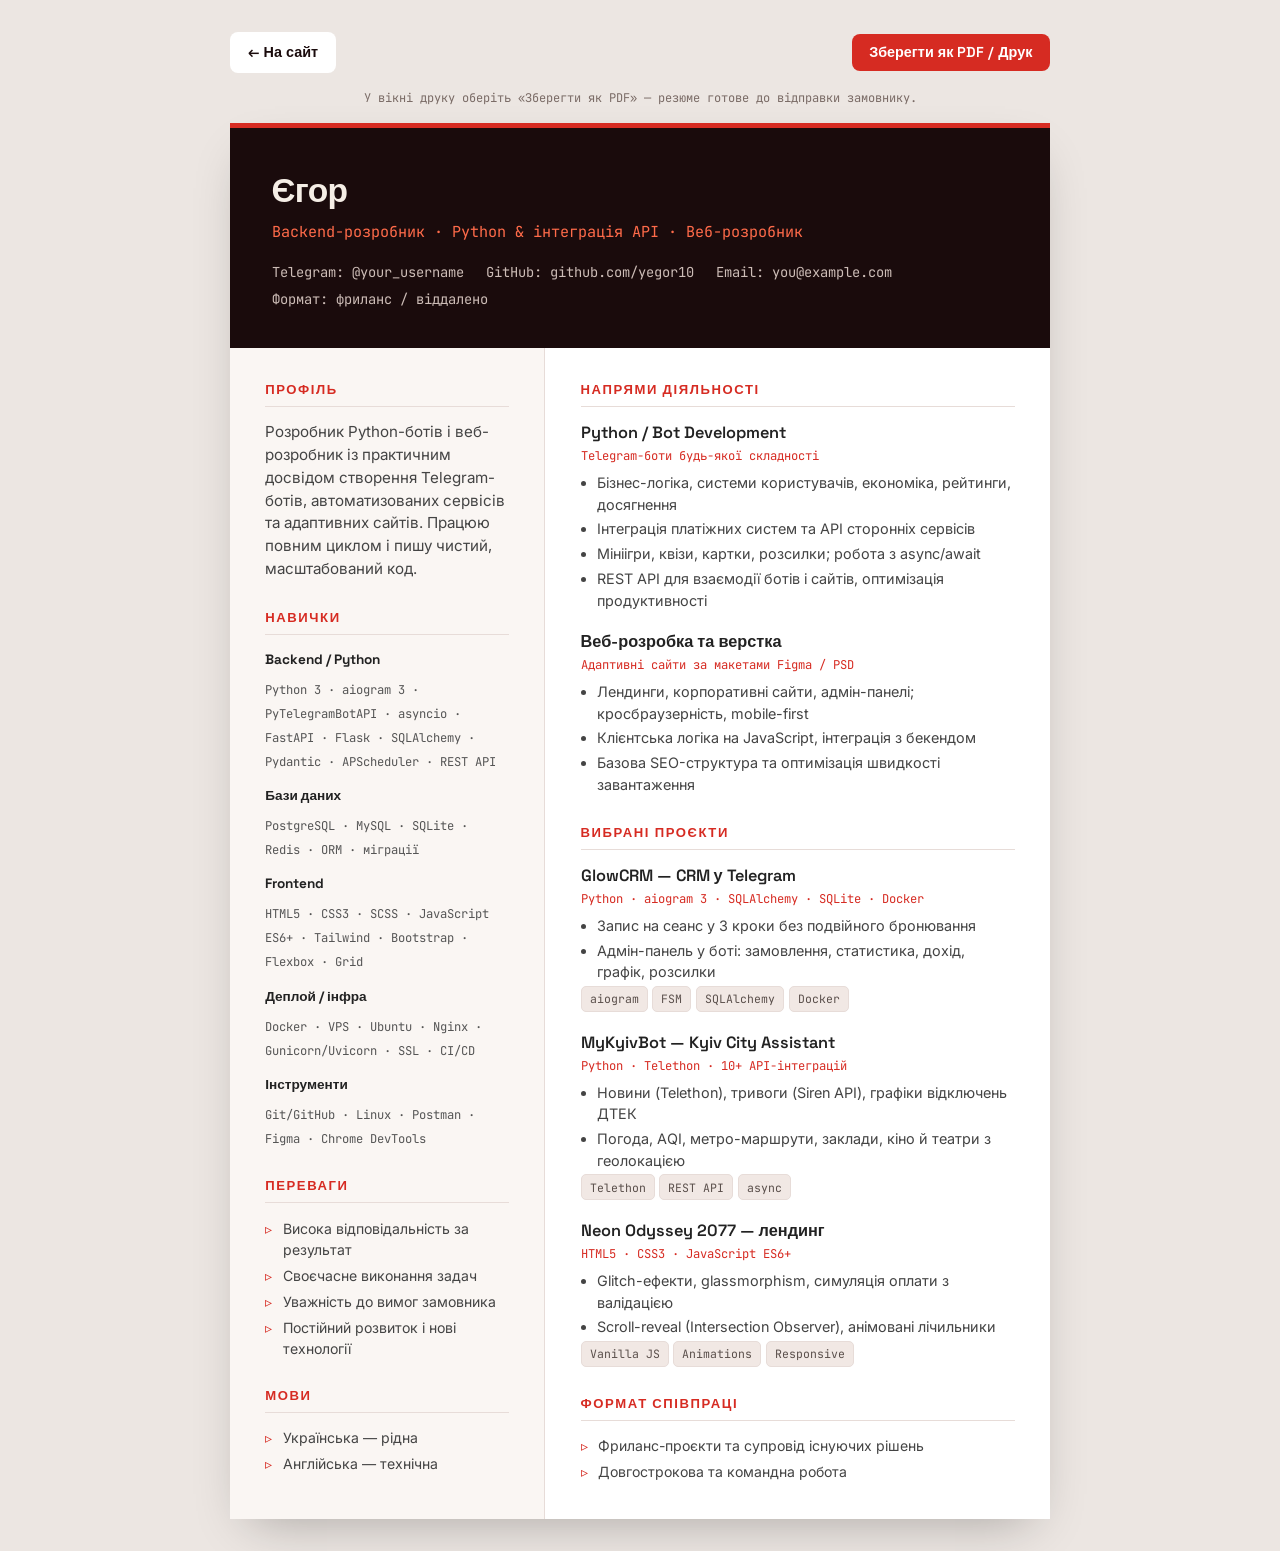
==== cv.html @ ccdc32e9 "Add portfolio site for GitHub Pages deployment Co-authored-by: Cursor <cursoragent@cursor.com>" ====
<!DOCTYPE html>
<html lang="uk">
<head>
<meta charset="UTF-8" />
<meta name="viewport" content="width=device-width, initial-scale=1.0" />
<title>Резюме — Єгор · Python-розробник</title>
<link rel="preconnect" href="https://fonts.googleapis.com" />
<link rel="preconnect" href="https://fonts.gstatic.com" crossorigin />
<link href="https://fonts.googleapis.com/css2?family=Space+Grotesk:wght@500;600;700&family=Inter:wght@400;500;600&family=JetBrains+Mono:wght@400;500&display=swap" rel="stylesheet" />
<style>
  :root{
    --ink:#1a0b0c; --accent:#d62b22; --ember:#ff6b4a;
    --text:#222; --muted:#6b6b6b; --line:#e7dcd8; --bg:#fff;
    --display:"Space Grotesk",sans-serif; --body:"Inter",sans-serif; --mono:"JetBrains Mono",monospace;
  }
  *{box-sizing:border-box;margin:0;padding:0;}
  body{font-family:var(--body);color:var(--text);background:#ece6e2;line-height:1.5;padding:2rem 1rem;}
  .toolbar{max-width:820px;margin:0 auto 1rem;display:flex;justify-content:space-between;align-items:center;gap:1rem;flex-wrap:wrap;}
  .toolbar a,.toolbar button{font-family:var(--display);font-weight:600;font-size:.9rem;padding:.6rem 1.1rem;border-radius:8px;border:0;cursor:pointer;text-decoration:none;}
  .btn-print{background:var(--accent);color:#fff;}
  .btn-back{background:#fff;color:var(--ink);border:1px solid var(--line);}
  .hint{font-family:var(--mono);font-size:.75rem;color:#7a6b66;width:100%;text-align:center;}

  .page{max-width:820px;margin:0 auto;background:var(--bg);box-shadow:0 20px 50px -20px rgba(0,0,0,.3);}
  .head{background:var(--ink);color:#f5eee6;padding:2.4rem 2.6rem;border-top:5px solid var(--accent);}
  .head h1{font-family:var(--display);font-size:2.1rem;font-weight:700;letter-spacing:-.02em;}
  .head .role{font-family:var(--mono);color:var(--ember);margin-top:.3rem;font-size:.95rem;}
  .head .contacts{display:flex;flex-wrap:wrap;gap:.4rem 1.4rem;margin-top:1.1rem;font-size:.86rem;color:#cdbdb7;font-family:var(--mono);}
  .head .contacts a{color:#cdbdb7;text-decoration:none;}

  .body{display:grid;grid-template-columns:1fr 1.6fr;}
  .col{padding:2rem 2.2rem;}
  .col--side{background:#faf6f3;border-right:1px solid var(--line);}
  h2{font-family:var(--display);font-size:.82rem;letter-spacing:.12em;text-transform:uppercase;color:var(--accent);margin:0 0 .9rem;padding-bottom:.4rem;border-bottom:1px solid var(--line);}
  section + section{margin-top:1.7rem;}

  .summary{color:#444;font-size:.95rem;}
  .skill-group{margin-bottom:.9rem;}
  .skill-group strong{display:block;font-family:var(--display);font-size:.85rem;margin-bottom:.35rem;}
  .skill-group span{font-family:var(--mono);font-size:.76rem;color:#555;}

  .item{margin-bottom:1.2rem;}
  .item h3{font-family:var(--display);font-size:1.02rem;font-weight:600;}
  .item .tagline{font-family:var(--mono);font-size:.76rem;color:var(--accent);margin:.1rem 0 .4rem;}
  .item ul{margin-left:1.05rem;}
  .item li{font-size:.9rem;color:#444;margin-bottom:.2rem;}

  .pills{display:flex;flex-wrap:wrap;gap:.3rem;}
  .pills span{font-family:var(--mono);font-size:.72rem;background:#f1e8e4;border:1px solid var(--line);border-radius:5px;padding:.2rem .5rem;color:#5a4f4b;}

  ul.plain{list-style:none;}
  ul.plain li{font-size:.88rem;color:#444;padding-left:1.1rem;position:relative;margin-bottom:.3rem;}
  ul.plain li::before{content:"▹";position:absolute;left:0;color:var(--accent);}

  @media (max-width:680px){.body{grid-template-columns:1fr;}.col--side{border-right:0;border-bottom:1px solid var(--line);}}

  @media print{
    body{background:#fff;padding:0;}
    .toolbar{display:none;}
    .page{box-shadow:none;max-width:100%;}
    @page{margin:12mm;}
  }
</style>
</head>
<body>

<div class="toolbar">
  <a class="btn-back" href="index.html">← На сайт</a>
  <button class="btn-print" onclick="window.print()">Зберегти як PDF / Друк</button>
  <p class="hint">У вікні друку оберіть «Зберегти як PDF» — резюме готове до відправки замовнику.</p>
</div>

<div class="page">
  <header class="head">
    <h1>Єгор</h1>
    <p class="role">Backend-розробник · Python &amp; інтеграція API · Веб-розробник</p>
    <div class="contacts">
      <span>Telegram: <a href="https://t.me/your_username">@your_username</a></span>
      <span>GitHub: <a href="https://github.com/yegor10">github.com/yegor10</a></span>
      <span>Email: you@example.com</span>
      <span>Формат: фриланс / віддалено</span>
    </div>
  </header>

  <div class="body">
    <aside class="col col--side">
      <section>
        <h2>Профіль</h2>
        <p class="summary">Розробник Python-ботів і веб-розробник із практичним досвідом створення Telegram-ботів, автоматизованих сервісів та адаптивних сайтів. Працюю повним циклом і пишу чистий, масштабований код.</p>
      </section>

      <section>
        <h2>Навички</h2>
        <div class="skill-group"><strong>Backend / Python</strong><span>Python 3 · aiogram 3 · PyTelegramBotAPI · asyncio · FastAPI · Flask · SQLAlchemy · Pydantic · APScheduler · REST API</span></div>
        <div class="skill-group"><strong>Бази даних</strong><span>PostgreSQL · MySQL · SQLite · Redis · ORM · міграції</span></div>
        <div class="skill-group"><strong>Frontend</strong><span>HTML5 · CSS3 · SCSS · JavaScript ES6+ · Tailwind · Bootstrap · Flexbox · Grid</span></div>
        <div class="skill-group"><strong>Деплой / інфра</strong><span>Docker · VPS · Ubuntu · Nginx · Gunicorn/Uvicorn · SSL · CI/CD</span></div>
        <div class="skill-group"><strong>Інструменти</strong><span>Git/GitHub · Linux · Postman · Figma · Chrome DevTools</span></div>
      </section>

      <section>
        <h2>Переваги</h2>
        <ul class="plain">
          <li>Висока відповідальність за результат</li>
          <li>Своєчасне виконання задач</li>
          <li>Уважність до вимог замовника</li>
          <li>Постійний розвиток і нові технології</li>
        </ul>
      </section>

      <section>
        <h2>Мови</h2>
        <ul class="plain"><li>Українська — рідна</li><li>Англійська — технічна</li></ul>
      </section>
    </aside>

    <main class="col">
      <section>
        <h2>Напрями діяльності</h2>
        <div class="item">
          <h3>Python / Bot Development</h3>
          <p class="tagline">Telegram-боти будь-якої складності</p>
          <ul>
            <li>Бізнес-логіка, системи користувачів, економіка, рейтинги, досягнення</li>
            <li>Інтеграція платіжних систем та API сторонніх сервісів</li>
            <li>Мініігри, квізи, картки, розсилки; робота з async/await</li>
            <li>REST API для взаємодії ботів і сайтів, оптимізація продуктивності</li>
          </ul>
        </div>
        <div class="item">
          <h3>Веб-розробка та верстка</h3>
          <p class="tagline">Адаптивні сайти за макетами Figma / PSD</p>
          <ul>
            <li>Лендинги, корпоративні сайти, адмін-панелі; кросбраузерність, mobile-first</li>
            <li>Клієнтська логіка на JavaScript, інтеграція з бекендом</li>
            <li>Базова SEO-структура та оптимізація швидкості завантаження</li>
          </ul>
        </div>
      </section>

      <section>
        <h2>Вибрані проєкти</h2>
        <div class="item">
          <h3>GlowCRM — CRM у Telegram</h3>
          <p class="tagline">Python · aiogram 3 · SQLAlchemy · SQLite · Docker</p>
          <ul>
            <li>Запис на сеанс у 3 кроки без подвійного бронювання</li>
            <li>Адмін-панель у боті: замовлення, статистика, дохід, графік, розсилки</li>
          </ul>
          <div class="pills"><span>aiogram</span><span>FSM</span><span>SQLAlchemy</span><span>Docker</span></div>
        </div>
        <div class="item">
          <h3>MyKyivBot — Kyiv City Assistant</h3>
          <p class="tagline">Python · Telethon · 10+ API-інтеграцій</p>
          <ul>
            <li>Новини (Telethon), тривоги (Siren API), графіки відключень ДТЕК</li>
            <li>Погода, AQI, метро-маршрути, заклади, кіно й театри з геолокацією</li>
          </ul>
          <div class="pills"><span>Telethon</span><span>REST API</span><span>async</span></div>
        </div>
        <div class="item">
          <h3>Neon Odyssey 2077 — лендинг</h3>
          <p class="tagline">HTML5 · CSS3 · JavaScript ES6+</p>
          <ul>
            <li>Glitch-ефекти, glassmorphism, симуляція оплати з валідацією</li>
            <li>Scroll-reveal (Intersection Observer), анімовані лічильники</li>
          </ul>
          <div class="pills"><span>Vanilla JS</span><span>Animations</span><span>Responsive</span></div>
        </div>
      </section>

      <section>
        <h2>Формат співпраці</h2>
        <ul class="plain">
          <li>Фриланс-проєкти та супровід існуючих рішень</li>
          <li>Довгострокова та командна робота</li>
        </ul>
      </section>
    </main>
  </div>
</div>

</body>
</html>
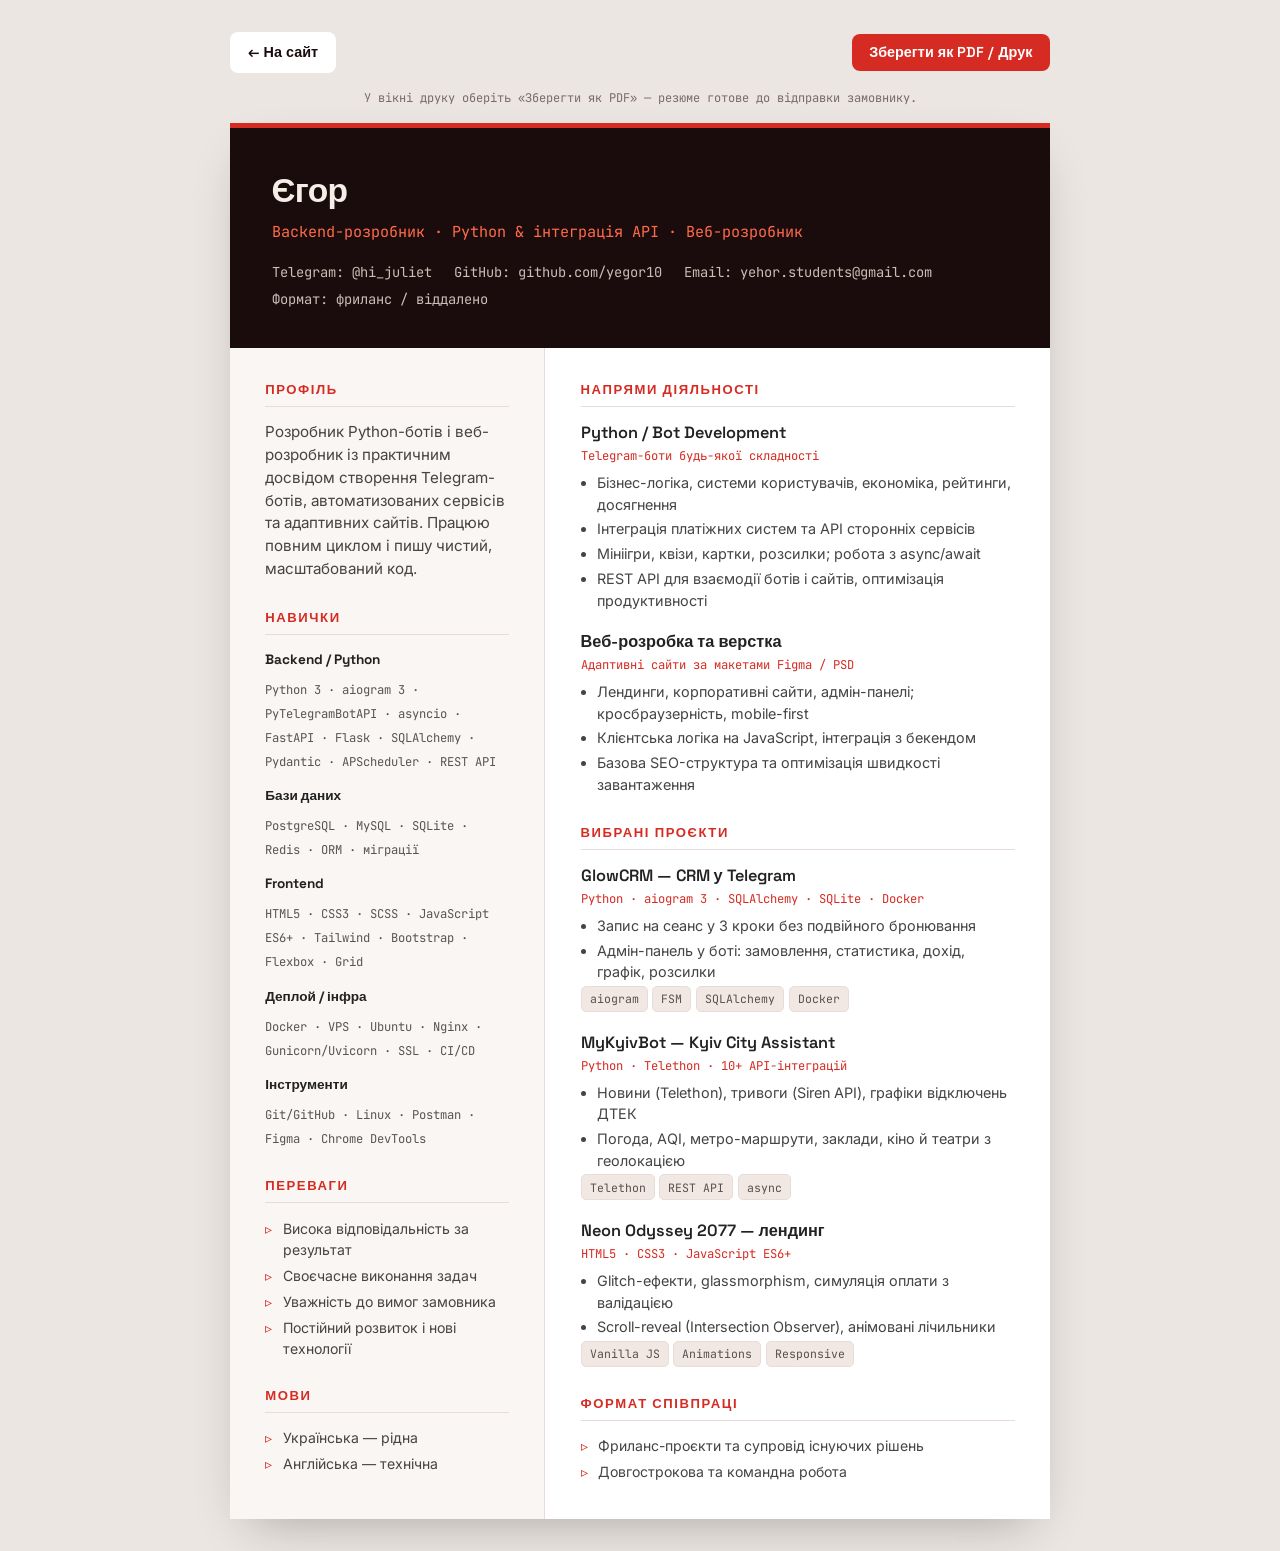
==== commit f91c70a2: "Update contact info with Telegram and email Co-authored-by: Cursor <cursoragent@cursor.com>" ====
--- a/cv.html
+++ b/cv.html
@@ -75,9 +75,9 @@
     <h1>Єгор</h1>
     <p class="role">Backend-розробник · Python &amp; інтеграція API · Веб-розробник</p>
     <div class="contacts">
-      <span>Telegram: <a href="https://t.me/your_username">@your_username</a></span>
+      <span>Telegram: <a href="https://t.me/hi_juliet">@hi_juliet</a></span>
       <span>GitHub: <a href="https://github.com/yegor10">github.com/yegor10</a></span>
-      <span>Email: you@example.com</span>
+      <span>Email: <a href="mailto:yehor.students@gmail.com">yehor.students@gmail.com</a></span>
       <span>Формат: фриланс / віддалено</span>
     </div>
   </header>
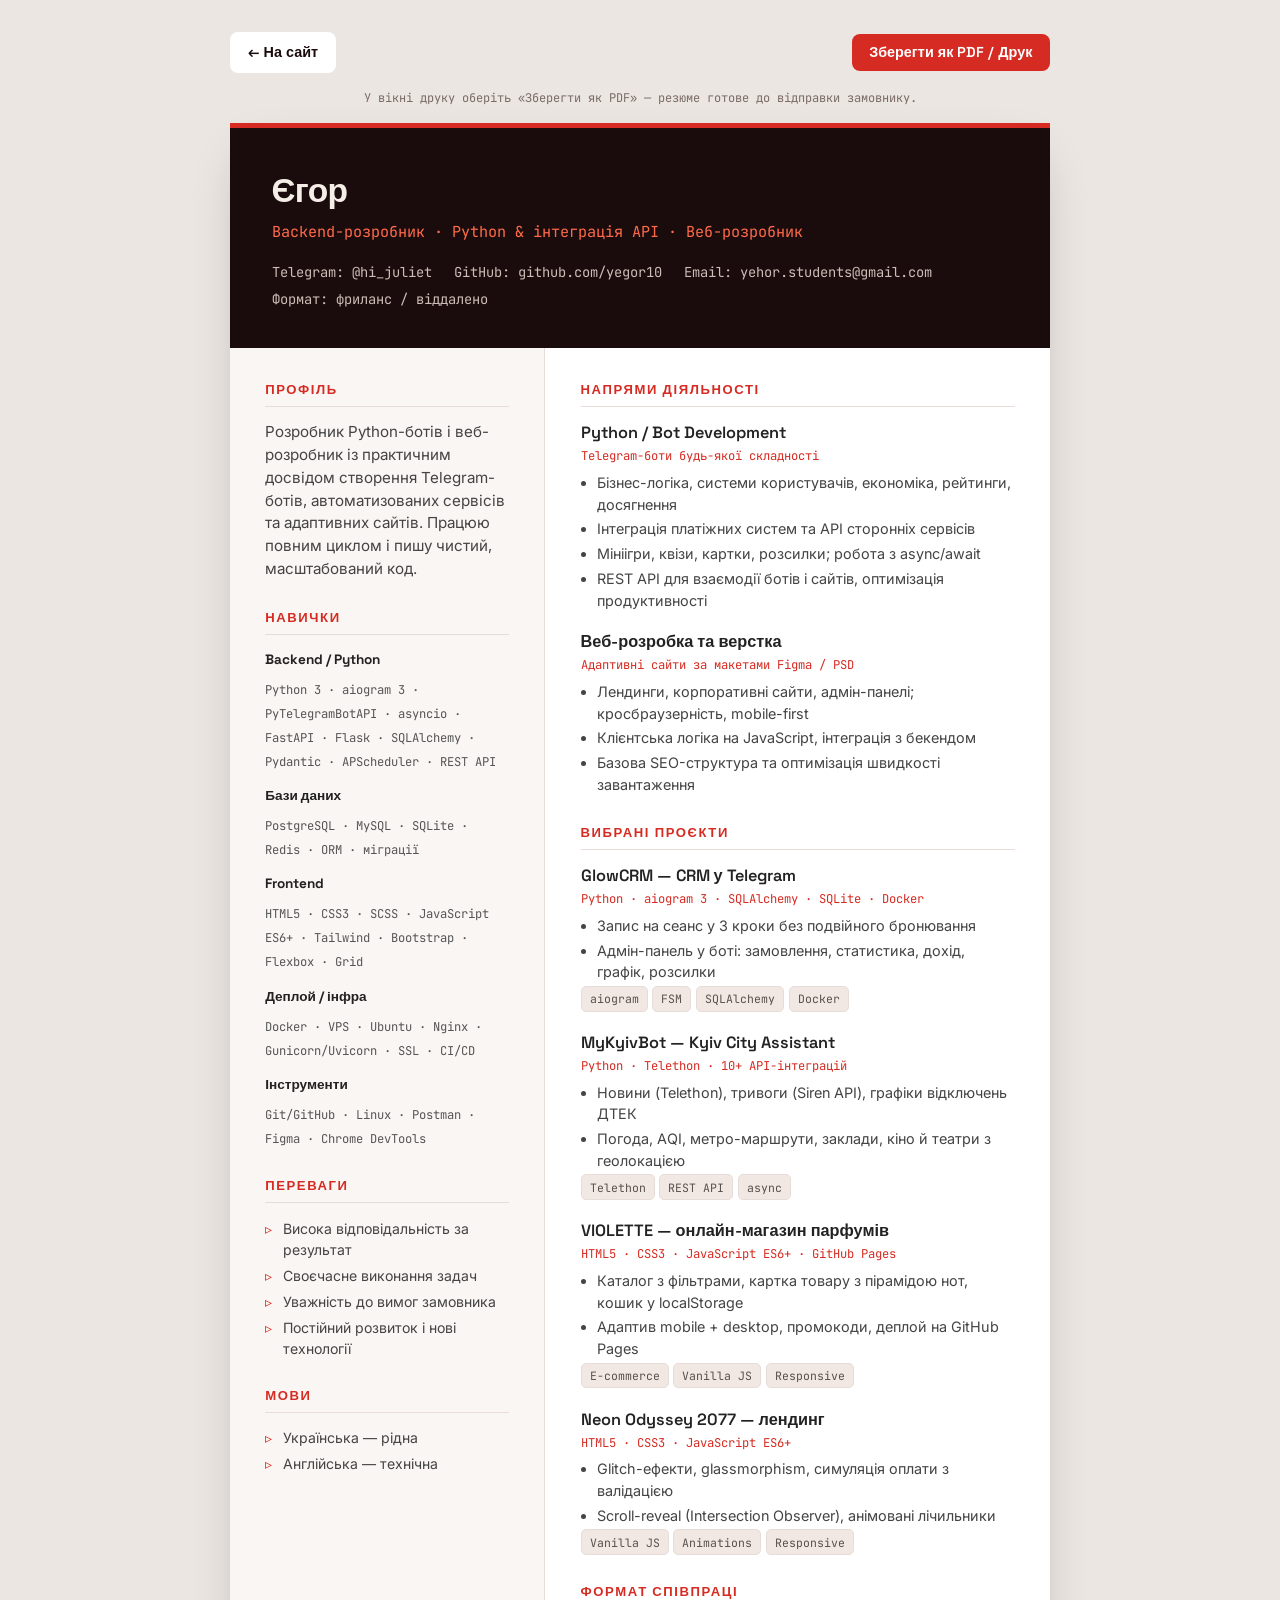
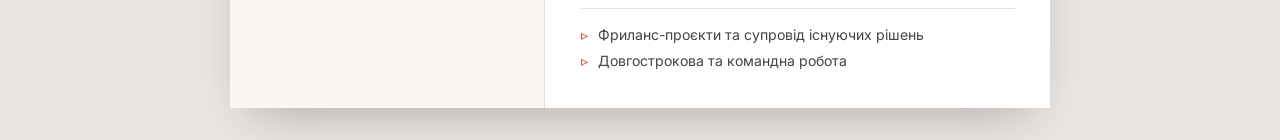
==== commit 8ca5732d: "Add VIOLETTE perfume shop to portfolio projects Co-authored-by: Cursor <cursoragent@cursor.com>" ====
--- a/cv.html
+++ b/cv.html
@@ -159,6 +159,15 @@
           <div class="pills"><span>Telethon</span><span>REST API</span><span>async</span></div>
         </div>
         <div class="item">
+          <h3>VIOLETTE — онлайн-магазин парфумів</h3>
+          <p class="tagline">HTML5 · CSS3 · JavaScript ES6+ · GitHub Pages</p>
+          <ul>
+            <li>Каталог з фільтрами, картка товару з пірамідою нот, кошик у localStorage</li>
+            <li>Адаптив mobile + desktop, промокоди, деплой на GitHub Pages</li>
+          </ul>
+          <div class="pills"><span>E-commerce</span><span>Vanilla JS</span><span>Responsive</span></div>
+        </div>
+        <div class="item">
           <h3>Neon Odyssey 2077 — лендинг</h3>
           <p class="tagline">HTML5 · CSS3 · JavaScript ES6+</p>
           <ul>
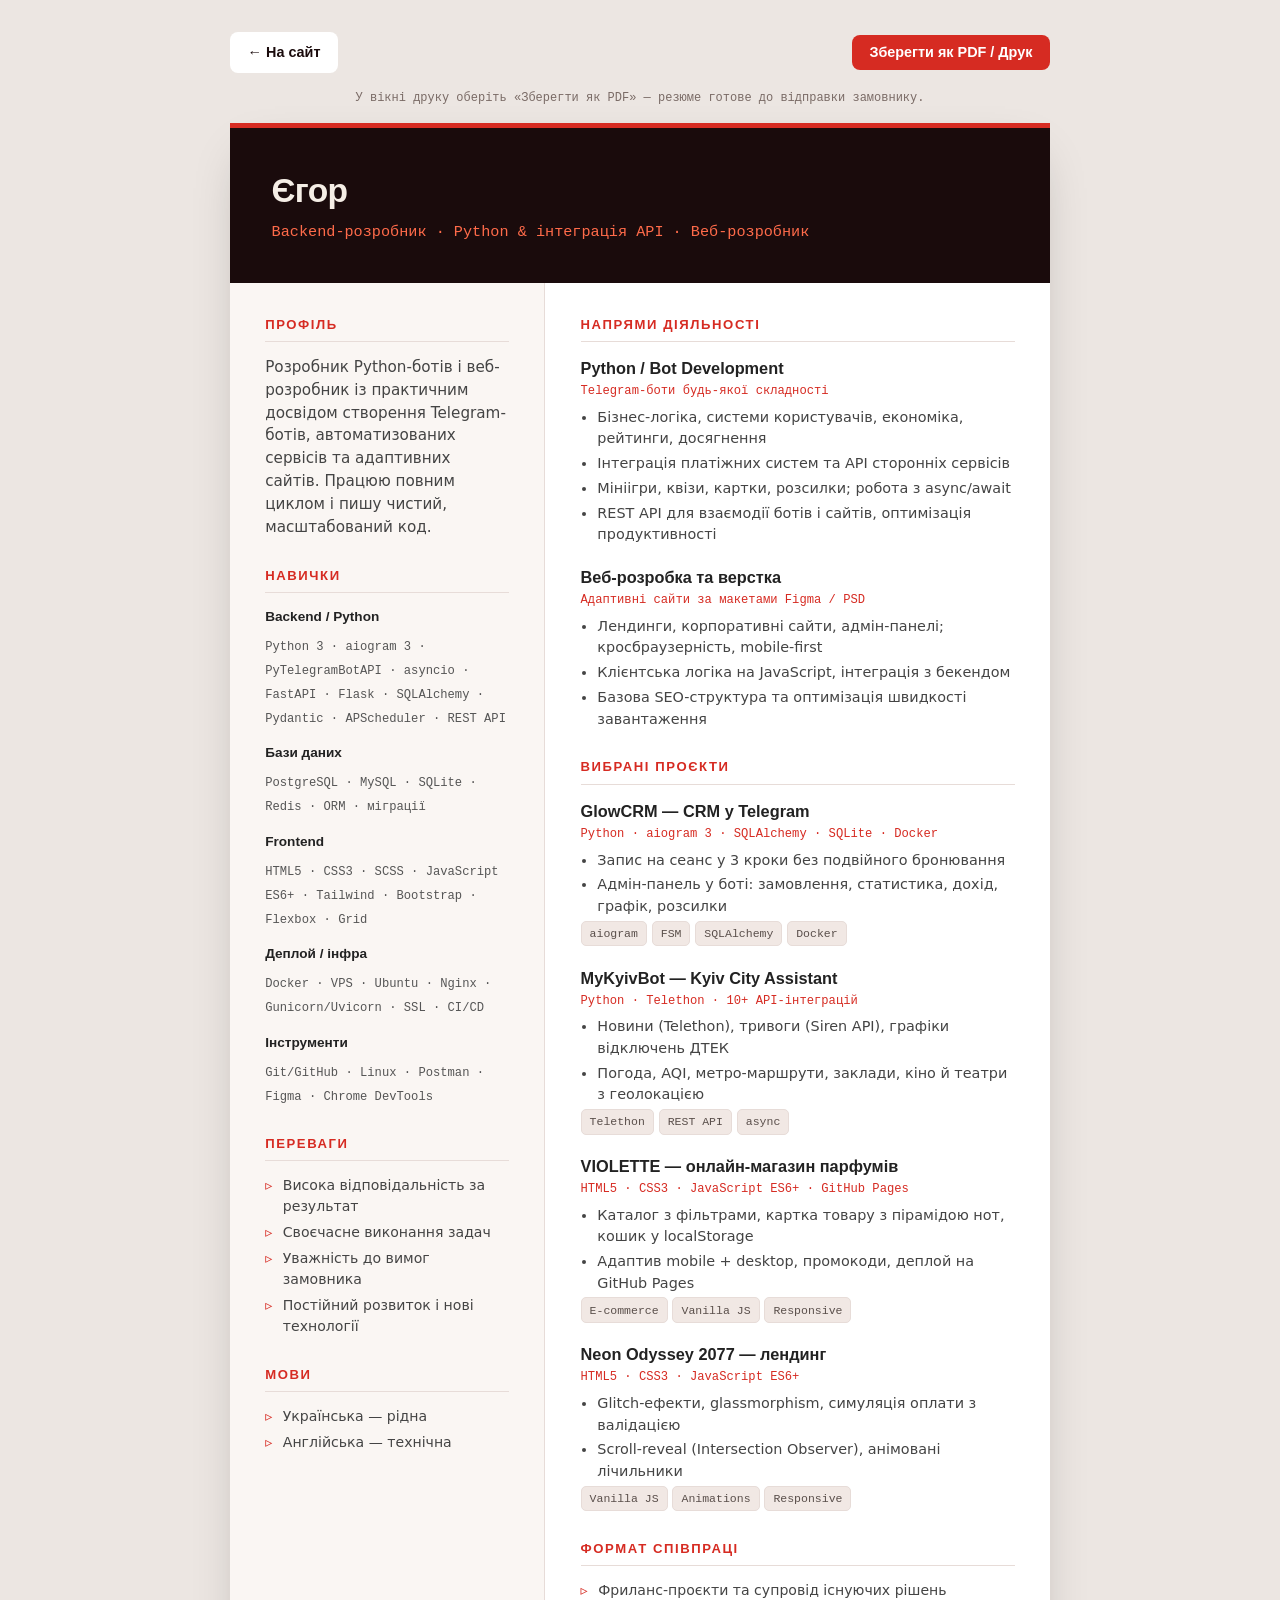
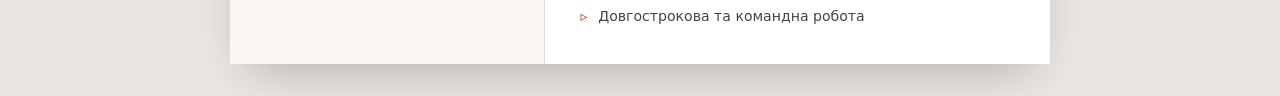
==== commit c1537389: "Upgrade portfolio animations and performance Co-authored-by: Copilot <223556219+Copilot@users.norepl" ====
--- a/cv.html
+++ b/cv.html
@@ -3,15 +3,13 @@
 <head>
 <meta charset="UTF-8" />
 <meta name="viewport" content="width=device-width, initial-scale=1.0" />
+<meta name="theme-color" content="#1a0b0c" />
 <title>Резюме — Єгор · Python-розробник</title>
-<link rel="preconnect" href="https://fonts.googleapis.com" />
-<link rel="preconnect" href="https://fonts.gstatic.com" crossorigin />
-<link href="https://fonts.googleapis.com/css2?family=Space+Grotesk:wght@500;600;700&family=Inter:wght@400;500;600&family=JetBrains+Mono:wght@400;500&display=swap" rel="stylesheet" />
 <style>
   :root{
     --ink:#1a0b0c; --accent:#d62b22; --ember:#ff6b4a;
     --text:#222; --muted:#6b6b6b; --line:#e7dcd8; --bg:#fff;
-    --display:"Space Grotesk",sans-serif; --body:"Inter",sans-serif; --mono:"JetBrains Mono",monospace;
+    --display:Arial,"Helvetica Neue",sans-serif; --body:system-ui,-apple-system,"Segoe UI",sans-serif; --mono:ui-monospace,"Cascadia Code","Segoe UI Mono",monospace;
   }
   *{box-sizing:border-box;margin:0;padding:0;}
   body{font-family:var(--body);color:var(--text);background:#ece6e2;line-height:1.5;padding:2rem 1rem;}
@@ -25,8 +23,6 @@
   .head{background:var(--ink);color:#f5eee6;padding:2.4rem 2.6rem;border-top:5px solid var(--accent);}
   .head h1{font-family:var(--display);font-size:2.1rem;font-weight:700;letter-spacing:-.02em;}
   .head .role{font-family:var(--mono);color:var(--ember);margin-top:.3rem;font-size:.95rem;}
-  .head .contacts{display:flex;flex-wrap:wrap;gap:.4rem 1.4rem;margin-top:1.1rem;font-size:.86rem;color:#cdbdb7;font-family:var(--mono);}
-  .head .contacts a{color:#cdbdb7;text-decoration:none;}
 
   .body{display:grid;grid-template-columns:1fr 1.6fr;}
   .col{padding:2rem 2.2rem;}
@@ -74,12 +70,6 @@
   <header class="head">
     <h1>Єгор</h1>
     <p class="role">Backend-розробник · Python &amp; інтеграція API · Веб-розробник</p>
-    <div class="contacts">
-      <span>Telegram: <a href="https://t.me/hi_juliet">@hi_juliet</a></span>
-      <span>GitHub: <a href="https://github.com/yegor10">github.com/yegor10</a></span>
-      <span>Email: <a href="mailto:yehor.students@gmail.com">yehor.students@gmail.com</a></span>
-      <span>Формат: фриланс / віддалено</span>
-    </div>
   </header>
 
   <div class="body">
